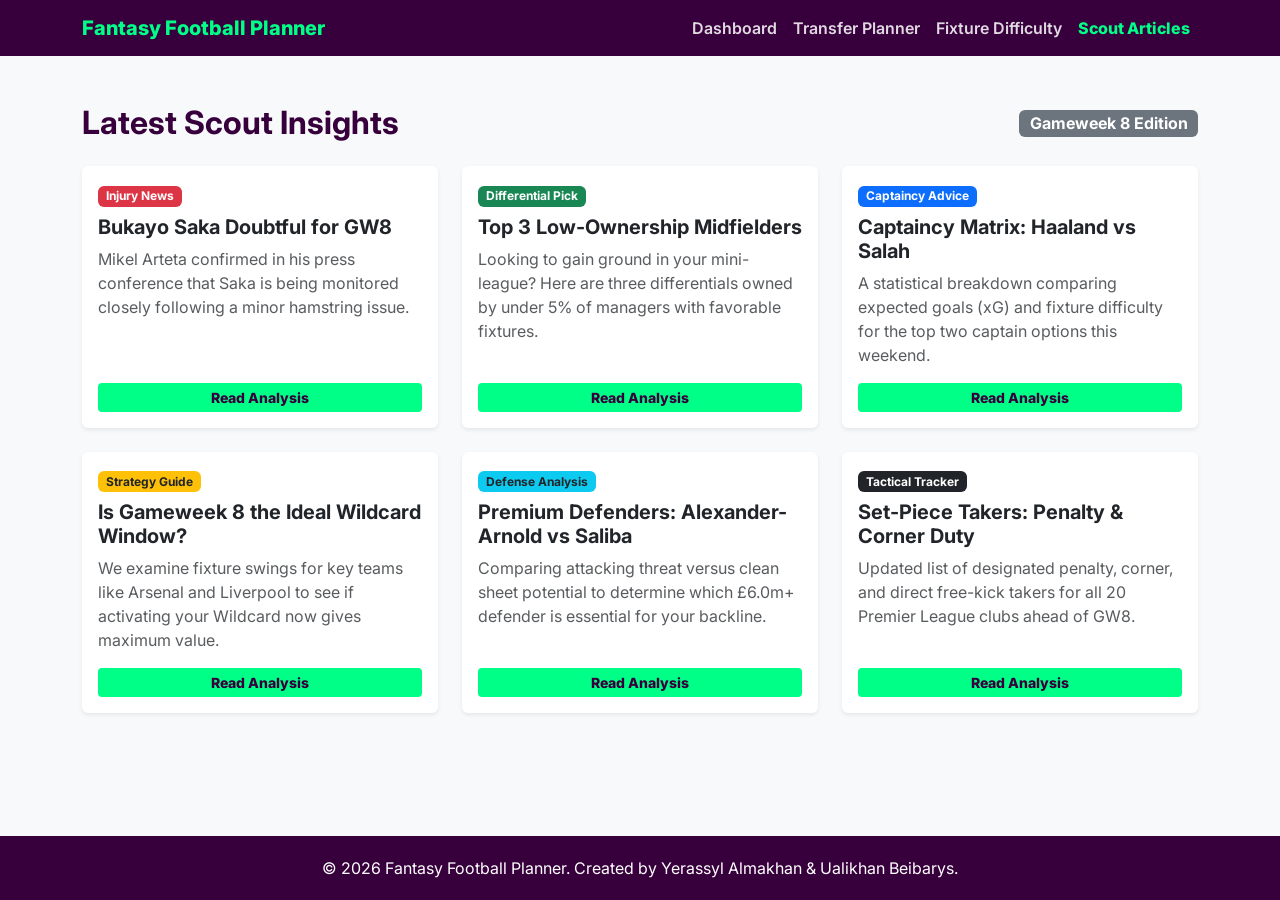
==== articles.html @ 220f1911 "Add files via upload" ====
<!DOCTYPE html>
<html lang="en">
<head>
  <meta charset="UTF-8">
  <meta name="viewport" content="width=device-width, initial-scale=1.0">
  <title>Fantasy Football Planner | Scout Articles</title>
  <link href="https://cdn.jsdelivr.net/npm/bootstrap@5.3.3/dist/css/bootstrap.min.css" rel="stylesheet">
  <link rel="stylesheet" href="css/style.css">
</head>
<body>

  <!-- NAVBAR -->
  <nav class="navbar navbar-expand-lg navbar-custom sticky-top">
    <div class="container">
      <a class="navbar-brand" href="index.html">Fantasy Football Planner</a>
      <button class="navbar-toggler" type="button" data-bs-toggle="collapse" data-bs-target="#navbarNav">
        <span class="navbar-toggler-icon"></span>
      </button>
      <div class="collapse navbar-collapse" id="navbarNav">
        <ul class="navbar-nav ms-auto">
          <li class="nav-item"><a class="nav-link" href="index.html">Dashboard</a></li>
          <li class="nav-item"><a class="nav-link" href="planner.html">Transfer Planner</a></li>
          <li class="nav-item"><a class="nav-link" href="fdr.html">Fixture Difficulty</a></li>
          <li class="nav-item"><a class="nav-link active" href="articles.html">Scout Articles</a></li>
        </ul>
      </div>
    </div>
  </nav>

  <!-- MAIN CONTENT -->
  <main class="container py-5">
    <div class="d-flex justify-content-between align-items-center mb-4">
      <h2 class="fw-bold m-0" style="color: var(--fpl-purple);">Latest Scout Insights</h2>
      <span class="badge bg-secondary fs-6">Gameweek 8 Edition</span>
    </div>

    <div class="row g-4">
      <!-- Article 1 -->
      <div class="col-12 col-md-6 col-lg-4">
        <div class="card h-100 shadow-sm border-0">
          <div class="card-body d-flex flex-column">
            <div>
              <span class="badge bg-danger mb-2">Injury News</span>
              <h5 class="card-title fw-bold">Bukayo Saka Doubtful for GW8</h5>
              <p class="card-text text-muted">Mikel Arteta confirmed in his press conference that Saka is being monitored closely following a minor hamstring issue.</p>
            </div>
            <div class="mt-auto pt-3">
              <a href="#" class="btn btn-sm btn-fpl w-100">Read Analysis</a>
            </div>
          </div>
        </div>
      </div>

      <!-- Article 2 -->
      <div class="col-12 col-md-6 col-lg-4">
        <div class="card h-100 shadow-sm border-0">
          <div class="card-body d-flex flex-column">
            <div>
              <span class="badge bg-success mb-2">Differential Pick</span>
              <h5 class="card-title fw-bold">Top 3 Low-Ownership Midfielders</h5>
              <p class="card-text text-muted">Looking to gain ground in your mini-league? Here are three differentials owned by under 5% of managers with favorable fixtures.</p>
            </div>
            <div class="mt-auto pt-3">
              <a href="#" class="btn btn-sm btn-fpl w-100">Read Analysis</a>
            </div>
          </div>
        </div>
      </div>

      <!-- Article 3 -->
      <div class="col-12 col-md-6 col-lg-4">
        <div class="card h-100 shadow-sm border-0">
          <div class="card-body d-flex flex-column">
            <div>
              <span class="badge bg-primary mb-2">Captaincy Advice</span>
              <h5 class="card-title fw-bold">Captaincy Matrix: Haaland vs Salah</h5>
              <p class="card-text text-muted">A statistical breakdown comparing expected goals (xG) and fixture difficulty for the top two captain options this weekend.</p>
            </div>
            <div class="mt-auto pt-3">
              <a href="#" class="btn btn-sm btn-fpl w-100">Read Analysis</a>
            </div>
          </div>
        </div>
      </div>

      <!-- Article 4 -->
      <div class="col-12 col-md-6 col-lg-4">
        <div class="card h-100 shadow-sm border-0">
          <div class="card-body d-flex flex-column">
            <div>
              <span class="badge bg-warning text-dark mb-2">Strategy Guide</span>
              <h5 class="card-title fw-bold">Is Gameweek 8 the Ideal Wildcard Window?</h5>
              <p class="card-text text-muted">We examine fixture swings for key teams like Arsenal and Liverpool to see if activating your Wildcard now gives maximum value.</p>
            </div>
            <div class="mt-auto pt-3">
              <a href="#" class="btn btn-sm btn-fpl w-100">Read Analysis</a>
            </div>
          </div>
        </div>
      </div>

      <!-- Article 5 -->
      <div class="col-12 col-md-6 col-lg-4">
        <div class="card h-100 shadow-sm border-0">
          <div class="card-body d-flex flex-column">
            <div>
              <span class="badge bg-info text-dark mb-2">Defense Analysis</span>
              <h5 class="card-title fw-bold">Premium Defenders: Alexander-Arnold vs Saliba</h5>
              <p class="card-text text-muted">Comparing attacking threat versus clean sheet potential to determine which £6.0m+ defender is essential for your backline.</p>
            </div>
            <div class="mt-auto pt-3">
              <a href="#" class="btn btn-sm btn-fpl w-100">Read Analysis</a>
            </div>
          </div>
        </div>
      </div>

      <!-- Article 6 -->
      <div class="col-12 col-md-6 col-lg-4">
        <div class="card h-100 shadow-sm border-0">
          <div class="card-body d-flex flex-column">
            <div>
              <span class="badge bg-dark mb-2">Tactical Tracker</span>
              <h5 class="card-title fw-bold">Set-Piece Takers: Penalty & Corner Duty</h5>
              <p class="card-text text-muted">Updated list of designated penalty, corner, and direct free-kick takers for all 20 Premier League clubs ahead of GW8.</p>
            </div>
            <div class="mt-auto pt-3">
              <a href="#" class="btn btn-sm btn-fpl w-100">Read Analysis</a>
            </div>
          </div>
        </div>
      </div>

    </div>
  </main>

  <!-- FOOTER -->
  <footer class="footer-custom">
    <div class="container">
      <p class="mb-0">© 2026 Fantasy Football Planner. Created by Yerassyl Almakhan & Ualikhan Beibarys.</p>
    </div>
  </footer>

  <script src="https://cdn.jsdelivr.net/npm/bootstrap@5.3.3/dist/js/bootstrap.bundle.min.js"></script>
</body>
</html>
---- css/style.css ----
@import url('https://fonts.googleapis.com/css2?family=Inter:wght@400;600;800&display=swap');

:root {
  --fpl-purple: #37003c;
  --fpl-mint: #00ff87;
  --fpl-light: #f8f9fa;
  --fpl-dark: #121212;
}

body {
  font-family: 'Inter', sans-serif;
  background-color: var(--fpl-light);
  color: var(--fpl-dark);
  display: flex;
  flex-direction: column;
  min-height: 100vh;
}

main { flex: 1; }

/* Custom Navbar Styles */
.navbar-custom { 
  background-color: var(--fpl-purple); 
}

.navbar-custom .navbar-brand { 
  color: var(--fpl-mint); 
  font-weight: 800; 
}


.navbar-custom .nav-link { 
  color: rgba(255, 255, 255, 0.85); 
  font-weight: 600; 
  transition: color 0.2s ease-in-out;
}


.navbar-custom .nav-link:hover,
.navbar-custom .nav-link.active { 
  color: var(--fpl-mint) !important; 
  font-weight: 800;
}

.navbar-toggler { 
  border-color: var(--fpl-mint); 
}

.navbar-toggler-icon { 
  filter: invert(62%) sepia(97%) saturate(2250%) hue-rotate(99deg) brightness(104%) contrast(105%); 
}


.btn-fpl { 
  background-color: var(--fpl-mint); 
  color: var(--fpl-purple); 
  font-weight: 800; 
  border: none; 
}

.btn-fpl:hover { 
  background-color: #00cc6a; 
  transform: scale(1.05); 
}


.footer-custom { 
  background-color: var(--fpl-purple); 
  color: white; 
  padding: 20px 0; 
  text-align: center; 
  margin-top: auto; 
}
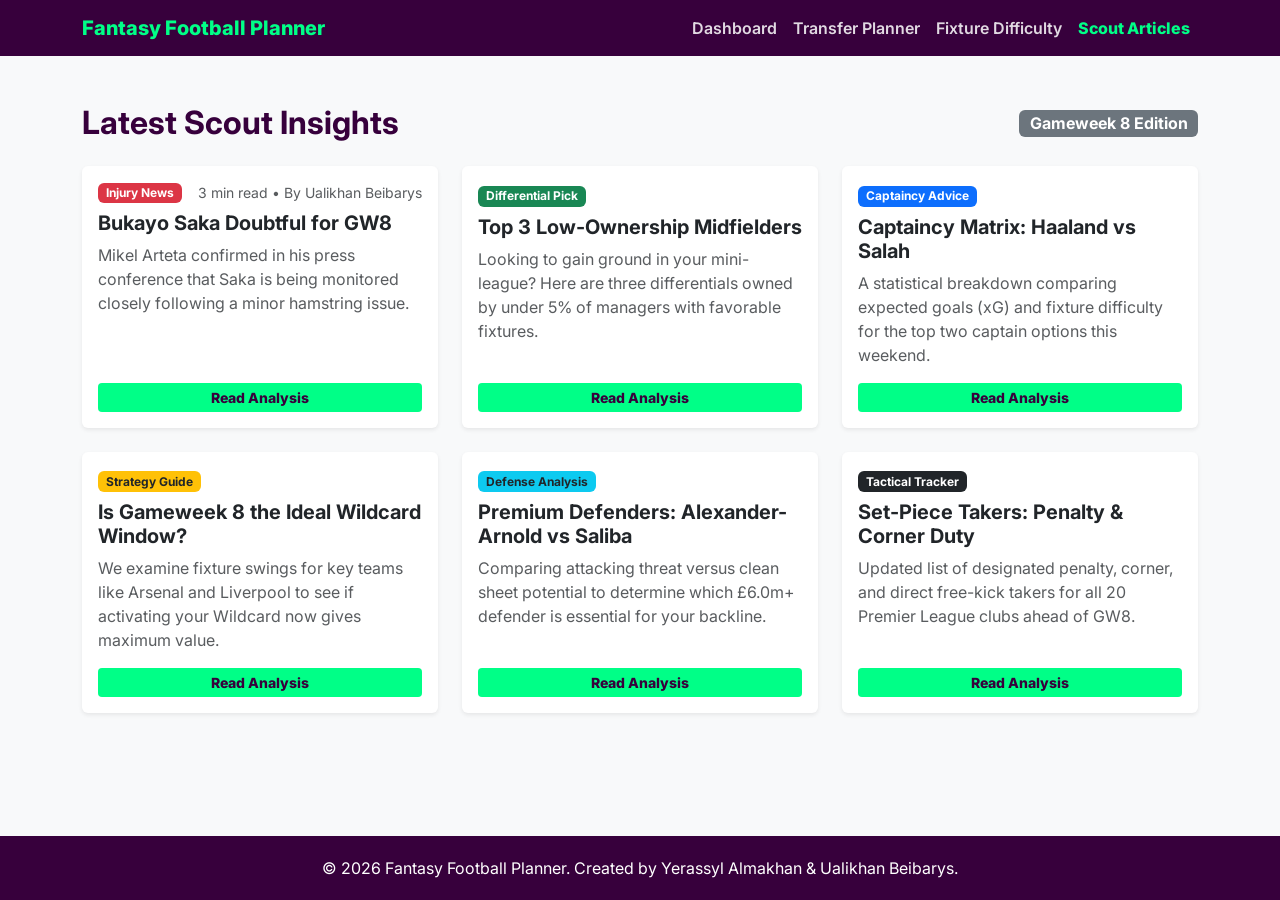
==== commit e2154a70: "Enhance injury news card layout Updated the layout of the injury news section to include a read time" ====
--- a/articles.html
+++ b/articles.html
@@ -40,7 +40,10 @@
         <div class="card h-100 shadow-sm border-0">
           <div class="card-body d-flex flex-column">
             <div>
-              <span class="badge bg-danger mb-2">Injury News</span>
+              <div class="d-flex justify-content-between align-items-center mb-2">
+                <span class="badge bg-danger">Injury News</span>
+                <small class="text-muted">3 min read • By Ualikhan Beibarys</small>
+              </div>
               <h5 class="card-title fw-bold">Bukayo Saka Doubtful for GW8</h5>
               <p class="card-text text-muted">Mikel Arteta confirmed in his press conference that Saka is being monitored closely following a minor hamstring issue.</p>
             </div>
@@ -143,4 +146,4 @@
 
   <script src="https://cdn.jsdelivr.net/npm/bootstrap@5.3.3/dist/js/bootstrap.bundle.min.js"></script>
 </body>
-</html> +</html> 
